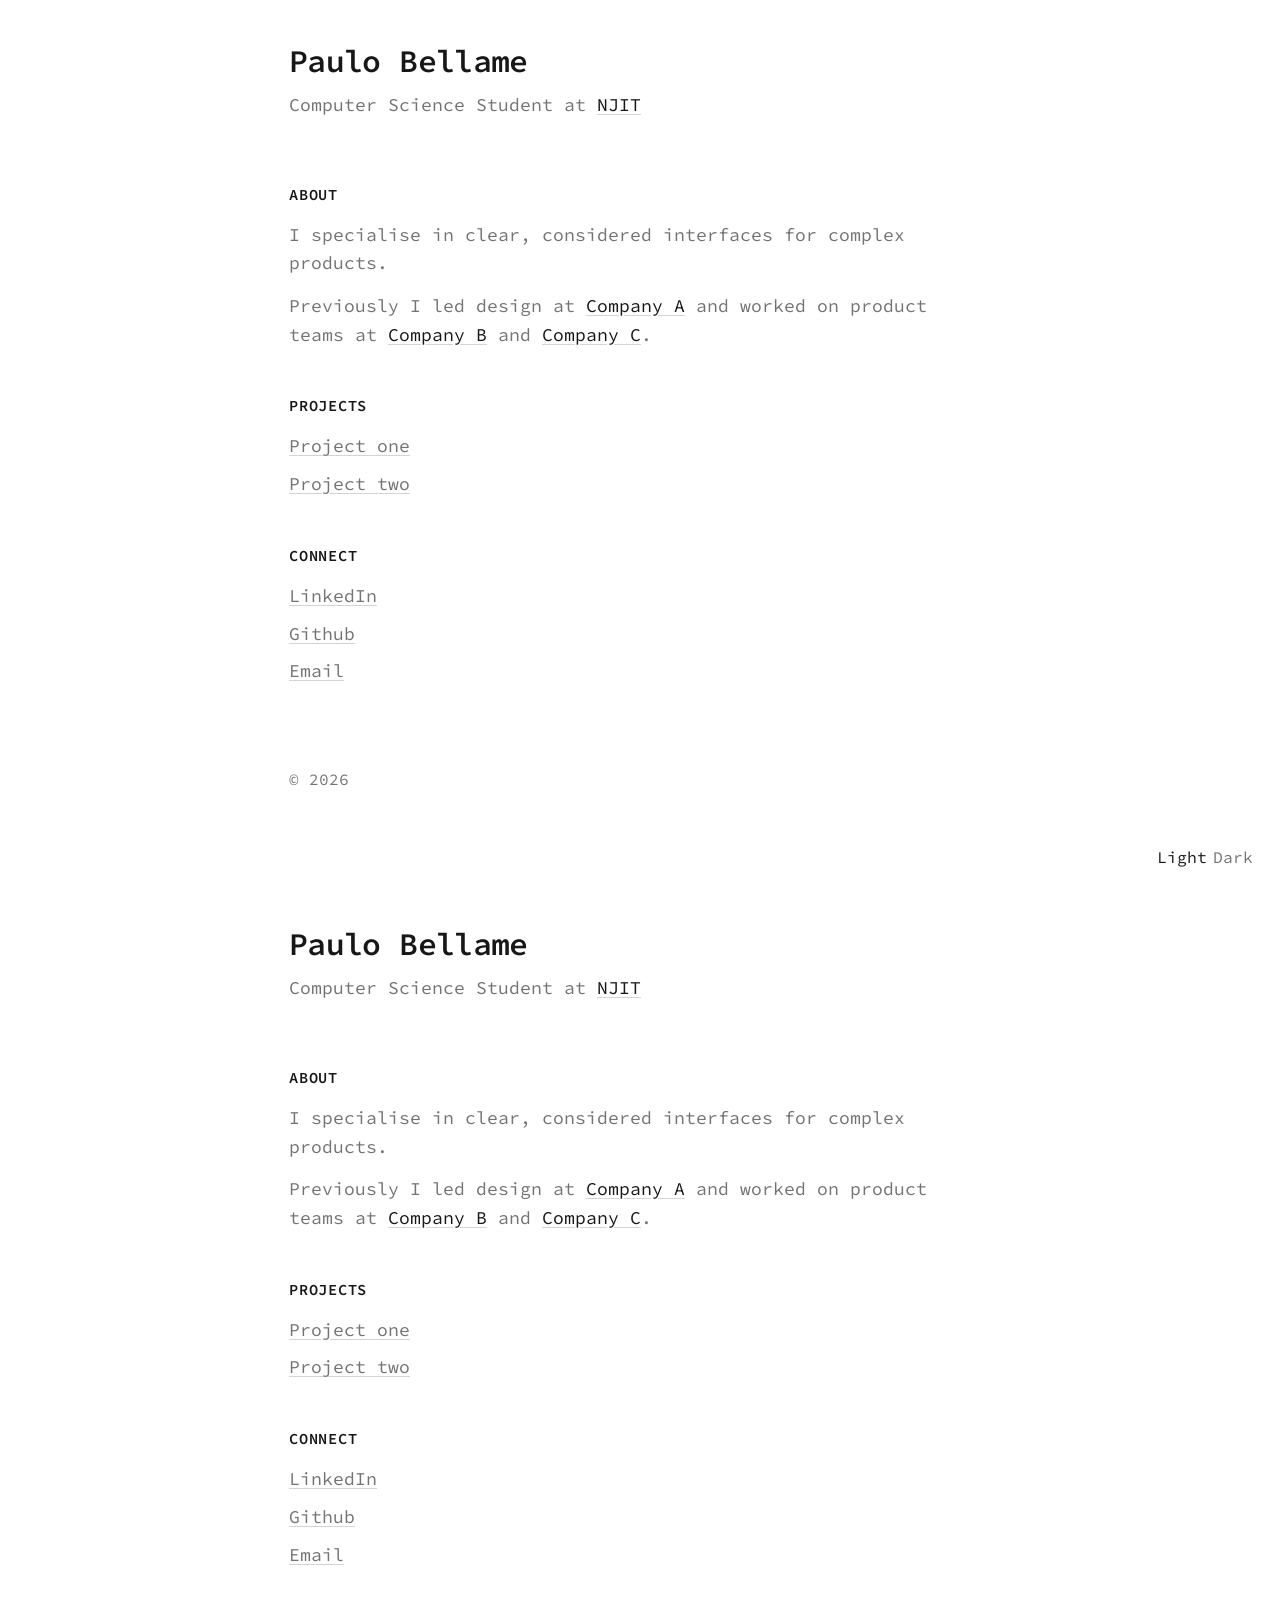
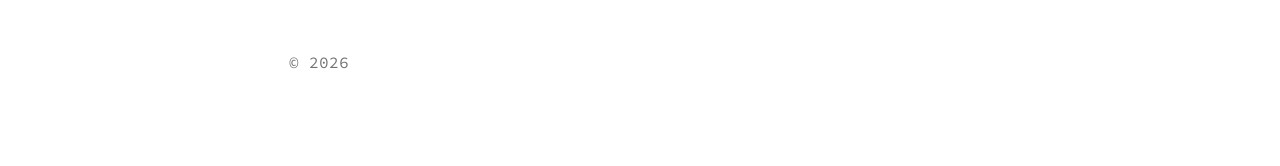
==== index.html @ 8c4f314e "Add portfolio files" ====
<!DOCTYPE html>
<html lang="en">
<head>
  <meta charset="UTF-8" />
  <meta name="viewport" content="width=device-width, initial-scale=1.0" />
  <title>Paulo Bellame — SWE</title>
  <link rel="stylesheet" href="styles.css" />
  <link rel="preconnect" href="https://fonts.googleapis.com">
  <link rel="preconnect" href="https://fonts.gstatic.com" crossorigin>
  <link href="https://fonts.googleapis.com/css2?family=Source+Code+Pro:ital,wght@0,200..900;1,200..900&display=swap" rel="stylesheet">
</head>
<body>
  <div class="scroll-loop">
  <div class="page">
    <main>
      <section class="hero animate-first">
        <h1 class="name"><a href="/">Paulo Bellame</a></h1>
        <p class="role">Computer Science Student at <a href="#">NJIT</a></p>
      </section>

      <section class="about animate-second">
        <h2>About</h2>
        <p>
          I specialise in clear, considered interfaces for complex products.
        </p>
        <p>
          Previously I led design at <a href="#">Company A</a> and worked on product teams at <a href="#">Company B</a> and <a href="#">Company C</a>.
        </p>
      </section>

      <section class="case-studies animate-third">
        <h2>Projects</h2>
        <ul>
          <li><a href="">Project one</a></li>
          <li><a href="">Project two</a></li>
        </ul>
      </section>

      <section class="connect animate-fourth">
        <h2>Connect</h2>
        <ul>
          <li><a href="https://www.linkedin.com/in/paulocesar07/">LinkedIn</a></li>
          <li><a href="https://github.com/paulocesar07">Github</a></li>
          <li><a href="mailto:paulocbellame@gmail.com">Email</a></li>
        </ul>
      </section>
    </main>

    <footer class="footer animate-fifth">
      <p>© <span class="year">2026</span></p>
    </footer>
  </div>
  </div>

  <button type="button" class="theme-toggle" aria-label="Toggle light/dark mode">
    <span class="theme-option" data-option="light">Light</span>
    <span class="theme-option" data-option="dark">Dark</span>
  </button>

  <script src="script.js"></script>
</body>
</html>
---- styles.css ----
:root {
  --bg: #ffffff;
  --text: #171717;
  --text-muted: #737373;
  --link: #171717;
  --link-underline: #d4d4d4;
  --border: #e5e5e5;
}

[data-theme="dark"] {
  --bg: #171717;
  --text: #fafafa;
  --text-muted: #a3a3a3;
  --link: #fafafa;
  --link-underline: #525252;
  --border: #262626;
}

*,
*::before,
*::after {
  box-sizing: border-box;
}

html {
  font-size: 18px;
  -webkit-font-smoothing: antialiased;
}

body {
  margin: 0;
  font-family: "Source Code Pro", ui-monospace, monospace;
  background: var(--bg);
  color: var(--text);
  line-height: 1.6;
  min-height: 100vh;
}

/* Staggered load animation */
@keyframes fade-up {
  from {
    opacity: 0;
    transform: translateY(10px);
  }
  to {
    opacity: 1;
    transform: translateY(0);
  }
}

.animate-first {
  animation: fade-up 0.5s ease-out forwards;
  opacity: 0;
}

.animate-second {
  animation: fade-up 0.5s ease-out 0.08s forwards;
  opacity: 0;
}

.animate-third {
  animation: fade-up 0.5s ease-out 0.16s forwards;
  opacity: 0;
}

.animate-fourth {
  animation: fade-up 0.5s ease-out 0.24s forwards;
  opacity: 0;
}

.animate-fifth {
  animation: fade-up 0.5s ease-out 0.32s forwards;
  opacity: 0;
}

/* Mobile-first: base = small screens */
.page {
  margin: 0 auto;
  padding: 1.25rem 1rem 4rem;
  max-width: 100%;
}

.theme-toggle {
  position: fixed;
  bottom: 1rem;
  right: 1rem;
  font-family: inherit;
  font-size: 0.875rem;
  background: none;
  border: none;
  cursor: pointer;
  padding: 0.35rem 0;
  display: inline-flex;
  align-items: baseline;
  gap: 0.35rem;
  color: var(--text-muted);
  z-index: 10;
}

.theme-option {
  color: var(--text-muted);
  transition: color 0.2s;
}

.theme-toggle .theme-option[data-option="light"] {
  color: var(--text);
}

.theme-toggle .theme-option[data-option="dark"] {
  color: var(--text-muted);
}

[data-theme="dark"] .theme-toggle .theme-option[data-option="light"] {
  color: var(--text-muted);
}

[data-theme="dark"] .theme-toggle .theme-option[data-option="dark"] {
  color: var(--text);
}

.theme-toggle:hover .theme-option {
  color: var(--text);
}

.hero {
  margin-bottom: 3.5rem;
}

.name {
  font-size: 1.75rem;
  font-weight: 600;
  margin: 0 0 0.25rem;
  letter-spacing: -0.02em;
}

.name a {
  color: inherit;
  text-decoration: none;
}

.name a:hover {
  text-decoration: underline;
  text-underline-offset: 3px;
}

.role {
  margin: 0;
  font-size: 1rem;
  color: var(--text-muted);
}

.role a {
  color: var(--link);
  text-decoration: underline;
  text-underline-offset: 3px;
  text-decoration-color: var(--link-underline);
  transition: text-decoration-color 0.2s;
}

.role a:hover {
  text-decoration-color: var(--text);
}

section {
  margin-bottom: 2.5rem;
}

section h2 {
  font-family: "Source Code Pro", monospace;
  font-optical-sizing: auto;
  font-weight: 600;
  font-style: normal;
  font-size: 0.85rem;
  text-transform: uppercase;
  letter-spacing: 0.05em;
  color: var(--text);
  margin: 0 0 0.75rem;
}

section p {
  margin: 0 0 0.75rem;
  color: var(--text-muted);
}

section p:last-child {
  margin-bottom: 0;
}

section ul {
  list-style: none;
  margin: 0;
  padding: 0;
}

section li {
  margin-bottom: 0.5rem;
}

section li:last-child {
  margin-bottom: 0;
}

section a {
  color: var(--link);
  text-decoration: underline;
  text-underline-offset: 3px;
  text-decoration-color: var(--link-underline);
  transition: text-decoration-color 0.2s;
}

section a:hover {
  text-decoration-color: var(--text);
}

.case-studies a {
  color: var(--text-muted);
}

.case-studies a:hover {
  color: var(--text);
}

.connect a {
  color: var(--text-muted);
}

.connect a:hover {
  color: var(--text);
}

.footer {
  padding-top: 2rem;
}

.footer p {
  margin: 0;
  font-size: 0.9rem;
  color: var(--text-muted);
}

/* Desktop: enhance from mobile base */
@media (min-width: 640px) {
  .page {
    max-width: 42rem;
    padding: 2rem 1.5rem 5rem;
  }

  .theme-toggle {
    bottom: 1.5rem;
    right: 1.5rem;
    font-size: 0.9rem;
  }
}
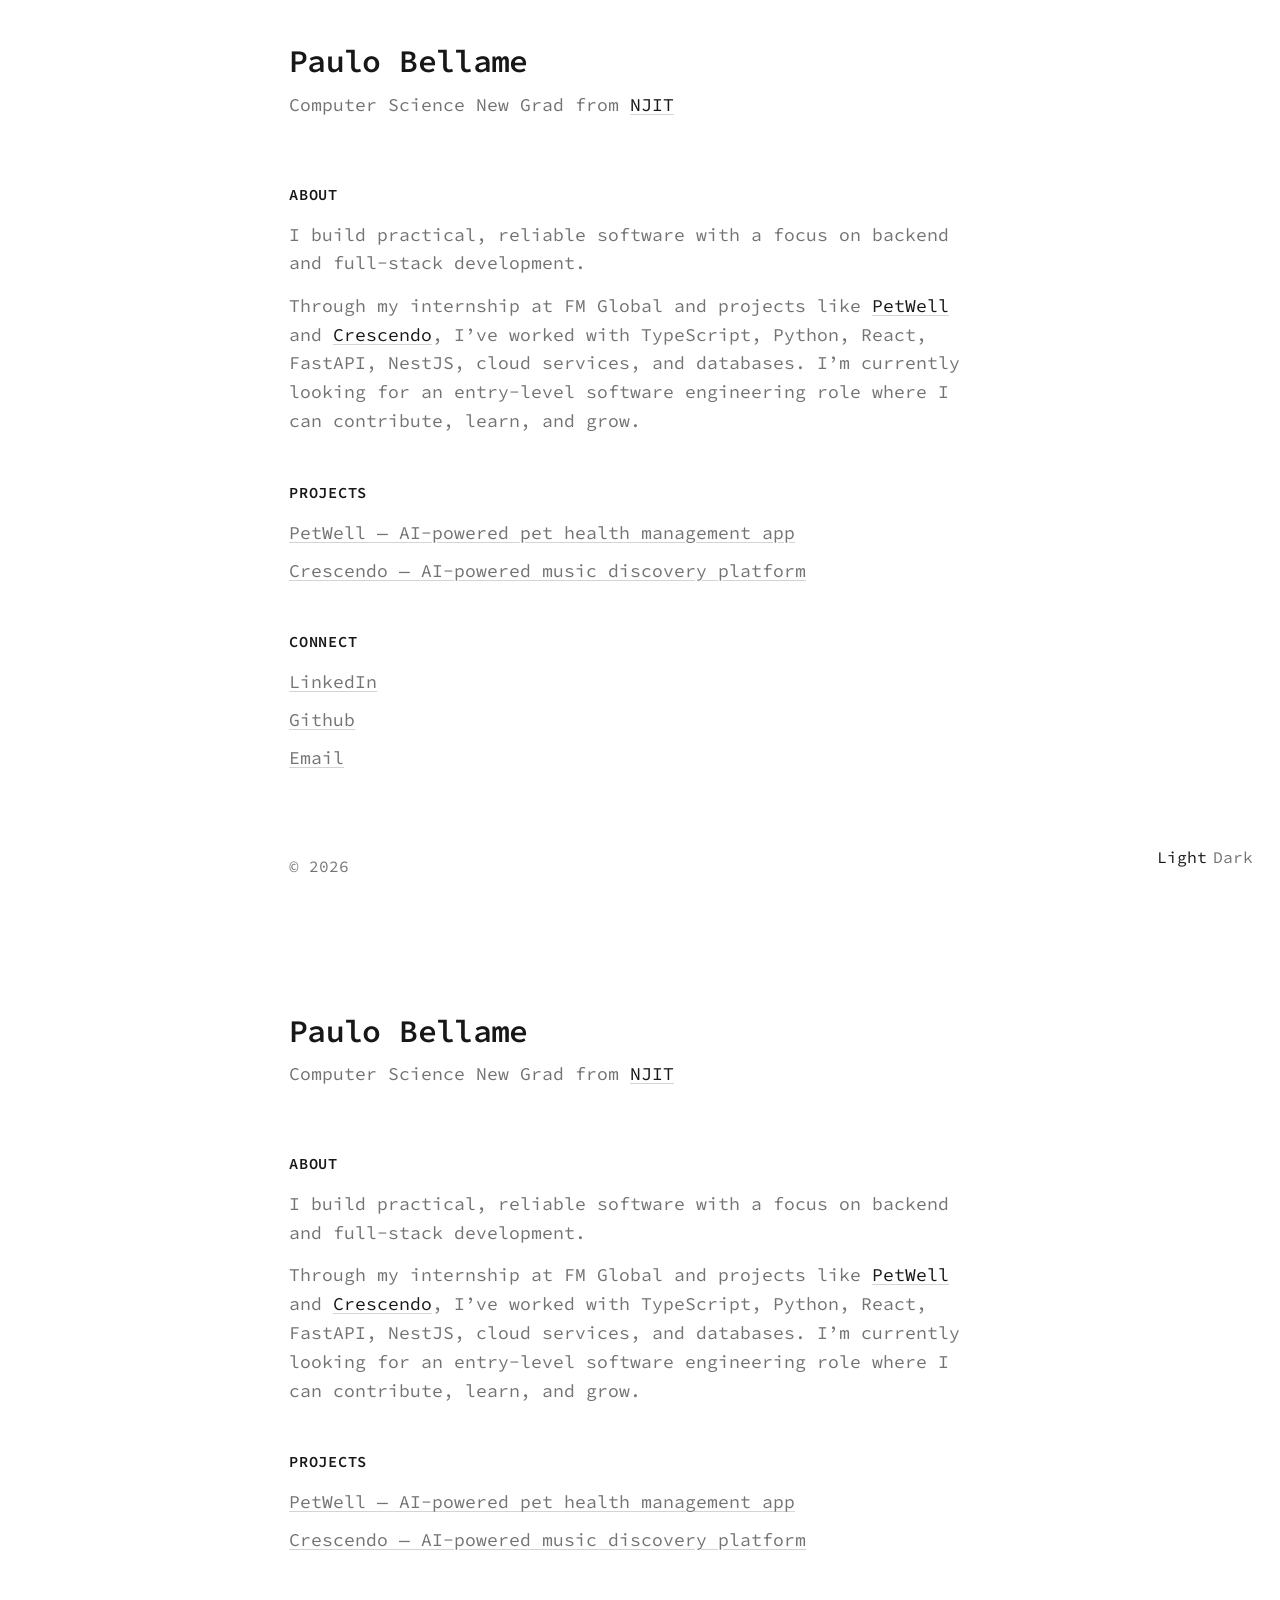
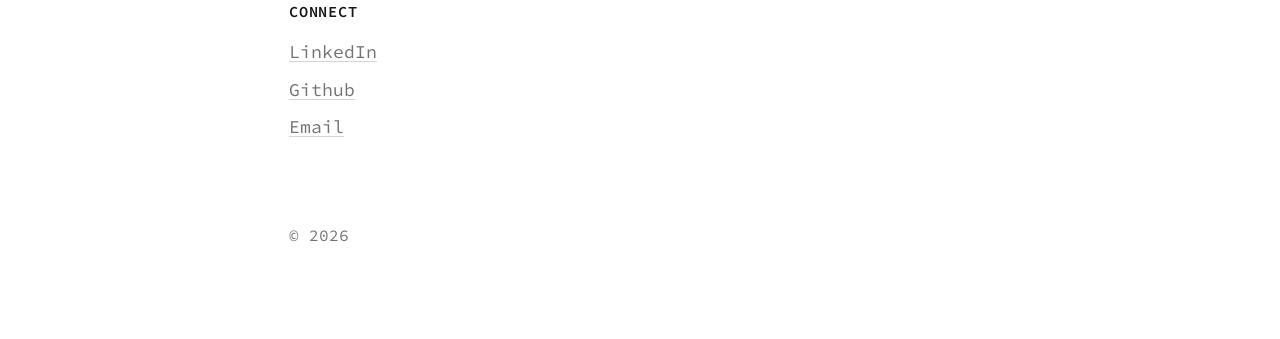
==== commit f75fd7dc: "Add PetWell and Crescendo case study pages, update hero and about Co-authored-by: Cursor <cursoragen" ====
--- a/index.html
+++ b/index.html
@@ -15,24 +15,24 @@
     <main>
       <section class="hero animate-first">
         <h1 class="name"><a href="/">Paulo Bellame</a></h1>
-        <p class="role">Computer Science Student at <a href="#">NJIT</a></p>
+        <p class="role">Computer Science New Grad from <a href="#">NJIT</a></p>
       </section>
 
       <section class="about animate-second">
         <h2>About</h2>
         <p>
-          I specialise in clear, considered interfaces for complex products.
+          I build practical, reliable software with a focus on backend and full-stack development.
         </p>
         <p>
-          Previously I led design at <a href="#">Company A</a> and worked on product teams at <a href="#">Company B</a> and <a href="#">Company C</a>.
+          Through my internship at FM Global and projects like <a href="petwell.html">PetWell</a> and <a href="crescendo.html">Crescendo</a>, I&rsquo;ve worked with TypeScript, Python, React, FastAPI, NestJS, cloud services, and databases. I&rsquo;m currently looking for an entry-level software engineering role where I can contribute, learn, and grow.
         </p>
       </section>
 
       <section class="case-studies animate-third">
         <h2>Projects</h2>
         <ul>
-          <li><a href="">Project one</a></li>
-          <li><a href="">Project two</a></li>
+          <li><a href="petwell.html">PetWell — AI-powered pet health management app</a></li>
+          <li><a href="crescendo.html">Crescendo — AI-powered music discovery platform</a></li>
         </ul>
       </section>
 
--- a/styles.css
+++ b/styles.css
@@ -228,6 +228,47 @@
   color: var(--text);
 }
 
+/* Case study pages */
+.back-link {
+  margin: 0 0 1.5rem;
+  font-size: 0.9rem;
+}
+
+.back-link a {
+  color: var(--text-muted);
+  text-decoration: none;
+}
+
+.back-link a:hover {
+  color: var(--text);
+}
+
+.case-page .meta {
+  margin: 0.25rem 0 0;
+  font-size: 0.85rem;
+  color: var(--text-muted);
+}
+
+.case-page .bullets {
+  list-style: disc;
+  padding-left: 1.25rem;
+  color: var(--text-muted);
+}
+
+.case-page .routes {
+  margin: 0;
+  padding: 0.75rem 1rem;
+  border: 1px solid var(--border);
+  border-radius: 4px;
+  overflow-x: auto;
+  font-size: 0.85rem;
+  color: var(--text-muted);
+}
+
+.case-page .routes code {
+  font-family: inherit;
+}
+
 .footer {
   padding-top: 2rem;
 }
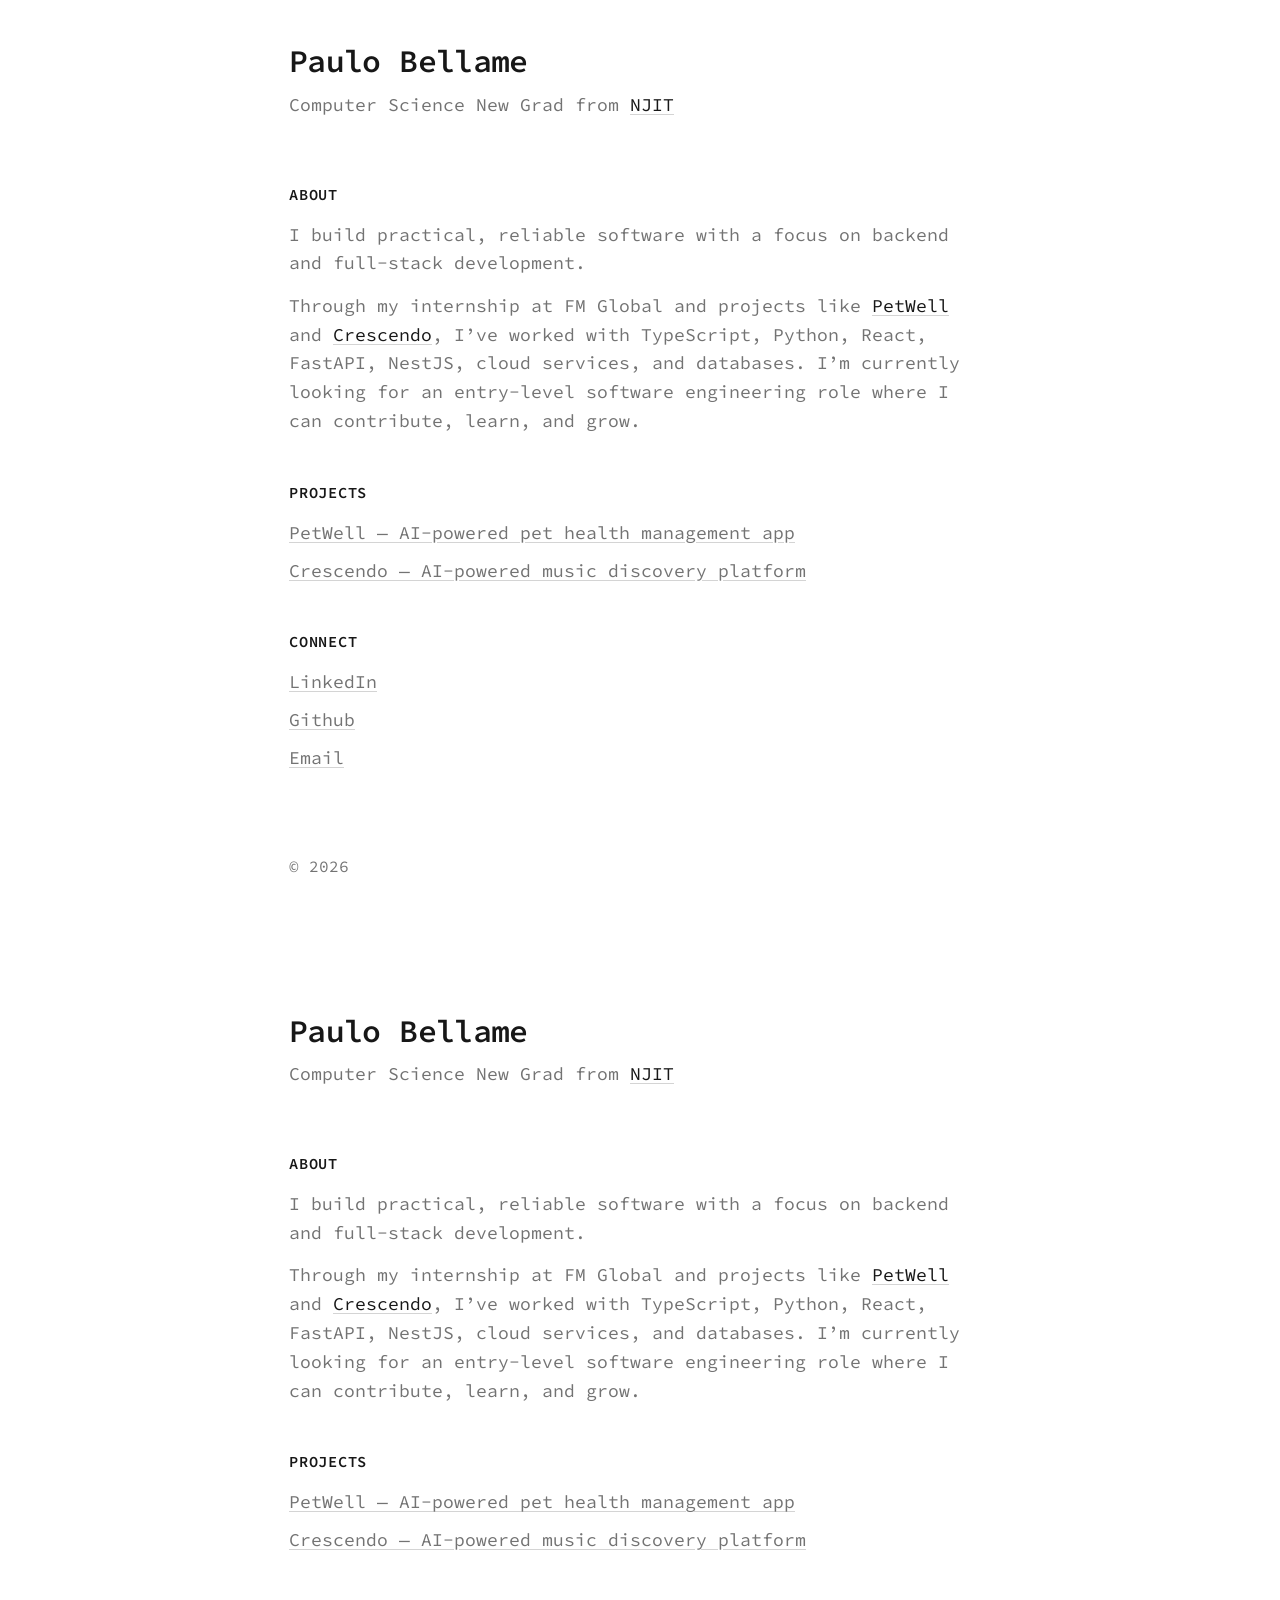
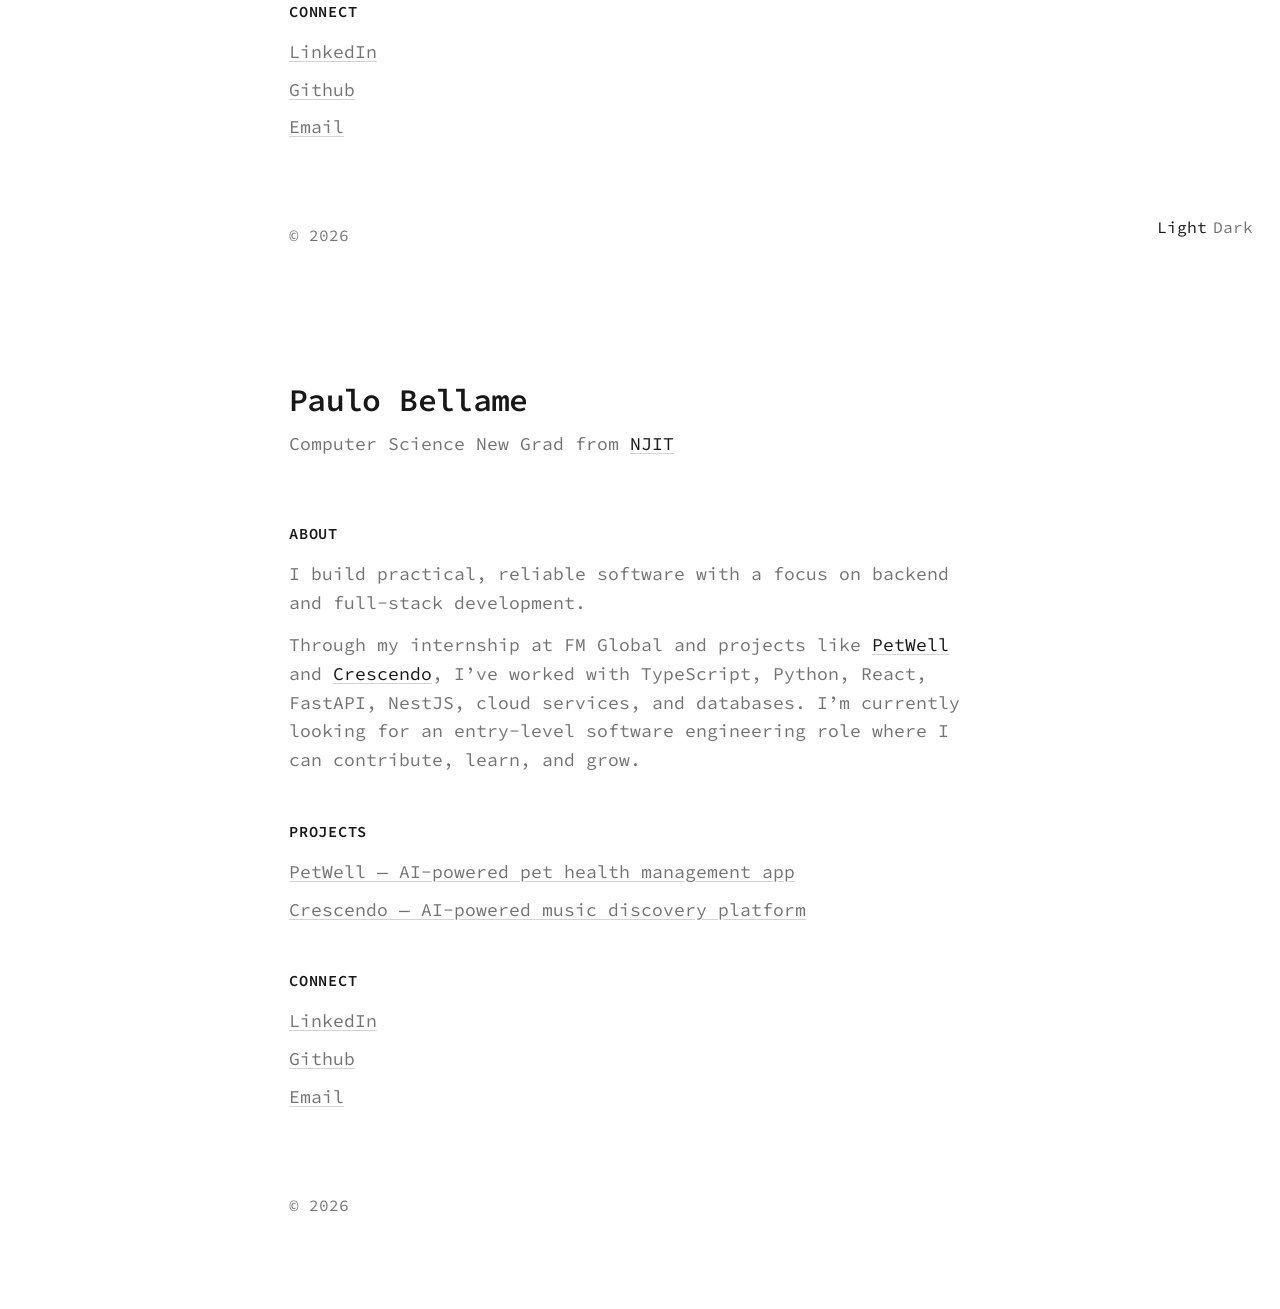
==== commit 730394fb: "Update GitHub link to new profile" ====
--- a/index.html
+++ b/index.html
@@ -40,7 +40,7 @@
         <h2>Connect</h2>
         <ul>
           <li><a href="https://www.linkedin.com/in/paulocesar07/">LinkedIn</a></li>
-          <li><a href="https://github.com/paulocesar07">Github</a></li>
+          <li><a href="https://github.com/paulolocesar">Github</a></li>
           <li><a href="mailto:paulocbellame@gmail.com">Email</a></li>
         </ul>
       </section>
